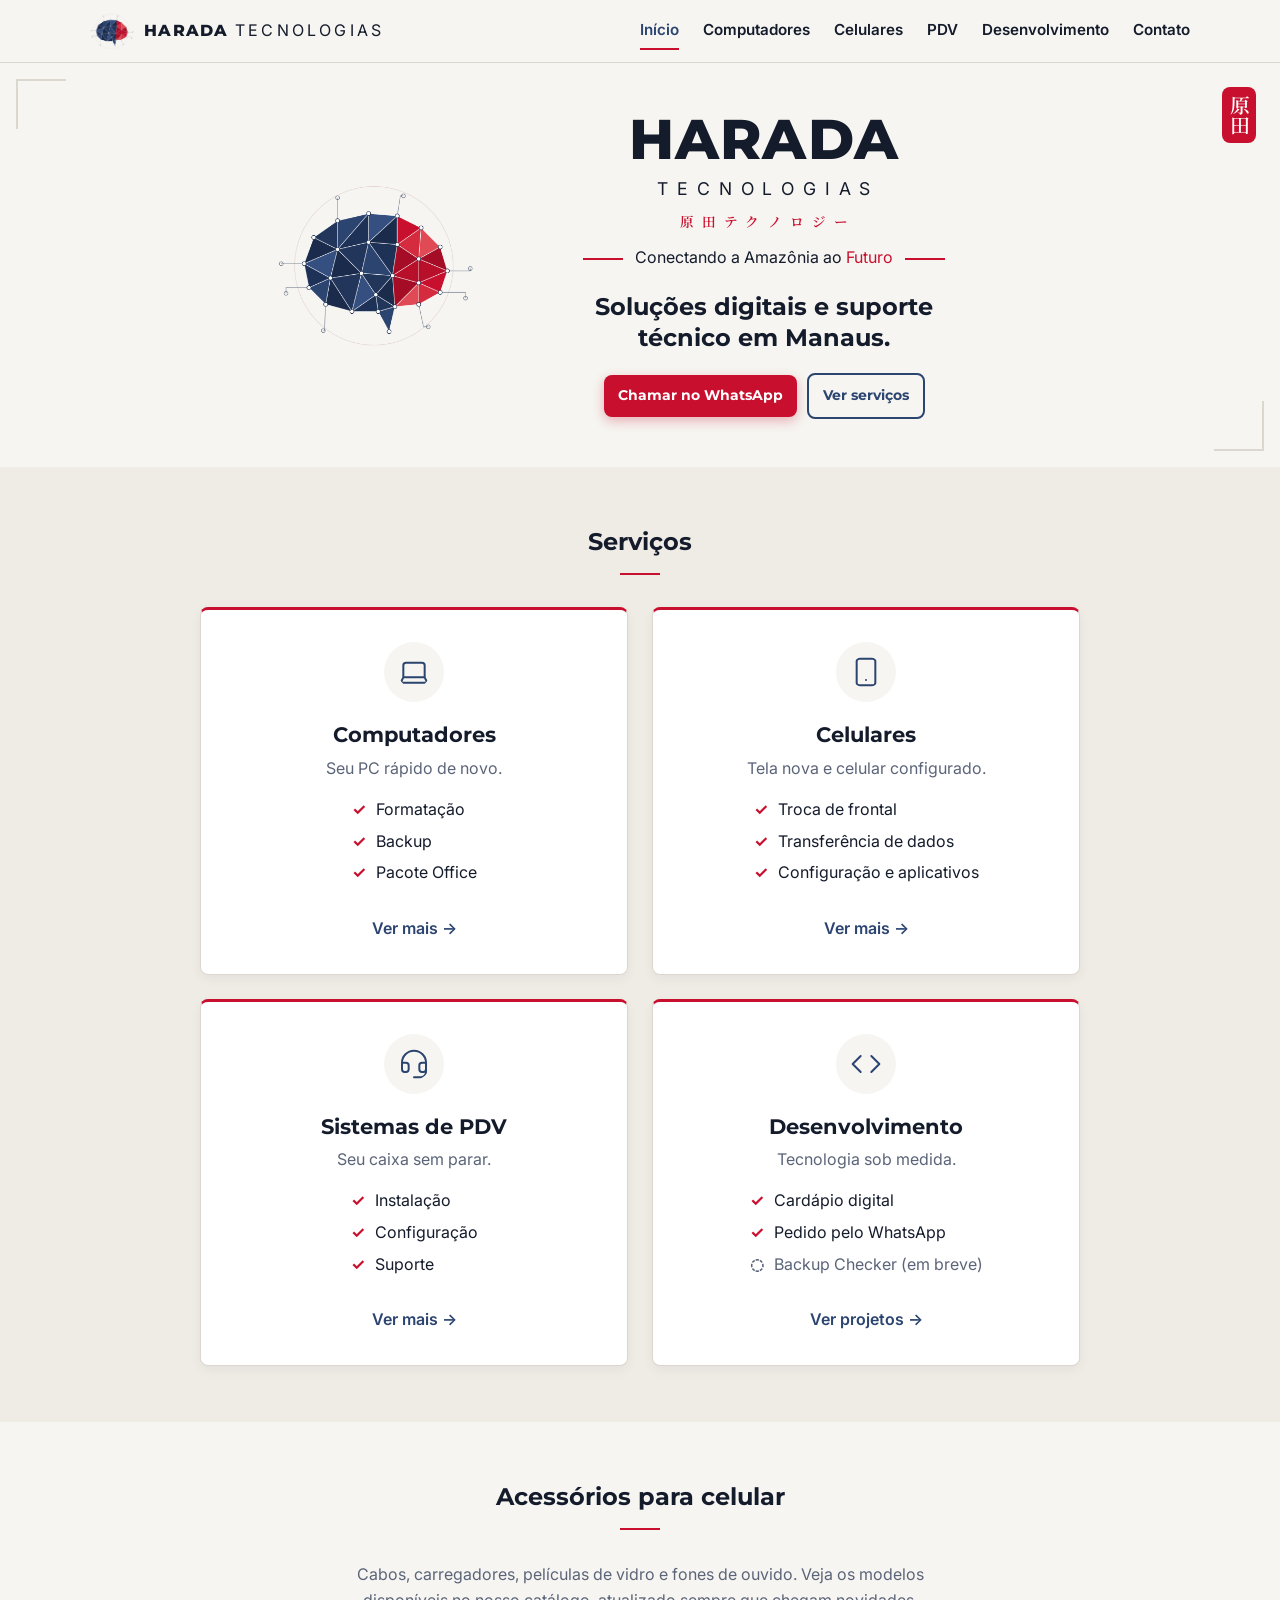
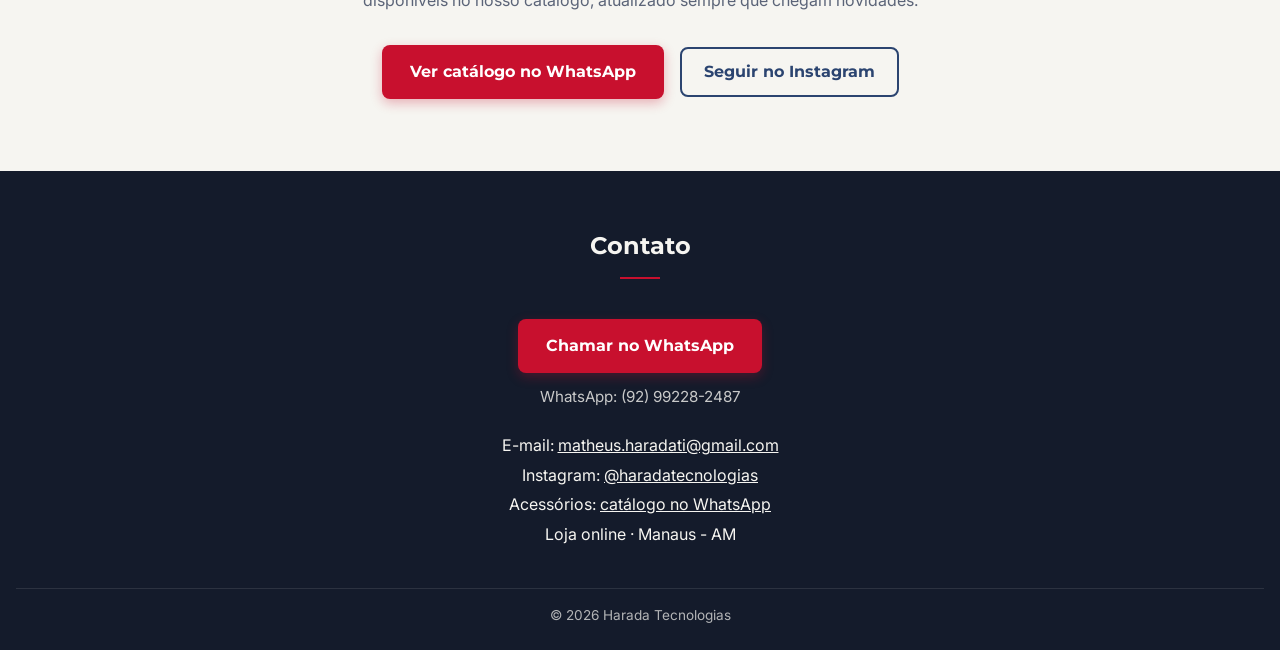
==== index.html @ 7266c667 "Domínio próprio: haradatecnologias.com.br" ====
<!DOCTYPE html>
<html lang="pt-BR">
<head>
    <meta charset="UTF-8">
    <meta name="viewport" content="width=device-width, initial-scale=1.0">
    <title>Harada Tecnologias | Suporte técnico e desenvolvimento em Manaus</title>
    <meta name="description" content="Suporte técnico para computadores, celulares e sistemas de PDV, e cardápios digitais em Manaus - AM. Fale com a gente pelo WhatsApp.">

    <!-- ícone da aba e da tela inicial do celular -->
    <link rel="icon" type="image/png" href="img/icone.png">
    <link rel="apple-touch-icon" href="img/icone.png">

    <!-- prévia ao compartilhar o link (WhatsApp, Instagram, Facebook...) -->
    <meta property="og:type" content="website">
    <meta property="og:locale" content="pt_BR">
    <meta property="og:site_name" content="Harada Tecnologias">
    <meta property="og:title" content="Harada Tecnologias">
    <meta property="og:description" content="Suporte técnico para computadores, celulares e sistemas de PDV, e cardápios digitais em Manaus - AM.">
    <meta property="og:url" content="https://haradatecnologias.com.br/">
    <meta property="og:image" content="https://haradatecnologias.com.br/img/previa.png">
    <meta property="og:image:width" content="1200">
    <meta property="og:image:height" content="630">
    <meta property="og:image:alt" content="Logo da Harada Tecnologias: cérebro em polígonos azul e vermelho e o slogan Conectando a Amazônia ao Futuro">
    <meta name="twitter:card" content="summary_large_image">
    <link rel="preconnect" href="https://fonts.googleapis.com">
    <link rel="preconnect" href="https://fonts.gstatic.com" crossorigin>
    <link href="https://fonts.googleapis.com/css2?family=Inter:wght@400;600&family=Montserrat:wght@600;700;800&display=swap" rel="stylesheet">
    <!-- fonte japonesa: baixa só os caracteres de 原田テクノロジー準備中支援開発 -->
    <link href="https://fonts.googleapis.com/css2?family=Noto+Serif+JP:wght@600&text=%E5%8E%9F%E7%94%B0%E3%83%86%E3%82%AF%E3%83%8E%E3%83%AD%E3%82%B8%E3%83%BC%E6%BA%96%E5%82%99%E4%B8%AD%E6%94%AF%E6%8F%B4%E9%96%8B%E7%99%BA&display=swap" rel="stylesheet">
    <!-- ?v=... obriga o navegador a baixar o CSS novo: mude o número sempre que alterar o style.css -->
    <link rel="stylesheet" href="style.css?v=0.13">
</head>
<body>
    <!-- TOPO (igual em todas as páginas; só muda o aria-current do link da página atual) -->
    <header class="topo">
        <a class="topo-marca" href="index.html">
            <img src="img/cerebro.png" alt="" width="760" height="630">
            <span>Harada <span class="topo-sub">Tecnologias</span></span>
        </a>
        <nav class="menu" aria-label="Menu principal">
            <ul>
                <li><a href="index.html" aria-current="page">Início</a></li>
                <li><a href="computadores.html">Computadores</a></li>
                <li><a href="celulares.html">Celulares</a></li>
                <li><a href="pdv.html">PDV</a></li>
                <li><a href="desenvolvimento.html">Desenvolvimento</a></li>
                <li><a href="#contato">Contato</a></li>
            </ul>
        </nav>
    </header>

    <main>
        <div class="hero">
            <div class="hanko" lang="ja" aria-hidden="true">原田</div>

            <img class="cerebro" src="img/cerebro.png" alt="" width="760" height="630">
            <div class="marca-texto">
                <!-- o nome é só visual; o h1 (o que o Google mais "lê") é a frase do que fazemos -->
                <p class="marca">
                    <span class="marca-nome">Harada</span>
                    <span class="marca-sub">Tecnologias</span>
                </p>
                <p class="marca-jp" lang="ja">原田テクノロジー</p>
                <p class="slogan">Conectando a Amazônia ao <span class="destaque">Futuro</span></p>
                <h1 class="chamada">Soluções digitais e suporte técnico em Manaus.</h1>
                <p class="botoes">
                    <a class="botao" href="https://wa.me/5592992282487?text=Ol%C3%A1!%20Vim%20pelo%20site%20e%20gostaria%20de%20um%20or%C3%A7amento." target="_blank" rel="noopener">Chamar no WhatsApp</a>
                    <a class="botao-secundario" href="#servicos">Ver serviços</a>
                </p>
            </div>
        </div>

        <section id="servicos" class="fundo-escuro">
            <h2>Serviços</h2>

            <!-- as "portas" do site: cada cartão inteiro é um link para a seção certa -->
            <div class="portas">
                <a class="porta" href="computadores.html">
                    <!-- ícone: notebook -->
                    <svg class="icone" viewBox="0 0 24 24" width="32" height="32" fill="none" stroke="currentColor" stroke-width="1.5" stroke-linecap="round" stroke-linejoin="round" aria-hidden="true">
                        <path d="M20 16V7a2 2 0 0 0-2-2H6a2 2 0 0 0-2 2v9m16 0H4m16 0 1.28 2.55a1 1 0 0 1-.9 1.45H3.62a1 1 0 0 1-.9-1.45L4 16"/>
                    </svg>
                    <h3>Computadores</h3>
                    <p>Seu PC rápido de novo.</p>
                    <ul class="checklist">
                        <li>Formatação</li>
                        <li>Backup</li>
                        <li>Pacote Office</li>
                    </ul>
                    <span class="porta-link">Ver mais →</span>
                </a>

                <a class="porta" href="celulares.html">
                    <!-- ícone: celular -->
                    <svg class="icone" viewBox="0 0 24 24" width="32" height="32" fill="none" stroke="currentColor" stroke-width="1.5" stroke-linecap="round" stroke-linejoin="round" aria-hidden="true">
                        <rect width="14" height="20" x="5" y="2" rx="2" ry="2"/>
                        <path d="M12 18h.01"/>
                    </svg>
                    <h3>Celulares</h3>
                    <p>Tela nova e celular configurado.</p>
                    <ul class="checklist">
                        <li>Troca de frontal</li>
                        <li>Transferência de dados</li>
                        <li>Configuração e aplicativos</li>
                    </ul>
                    <span class="porta-link">Ver mais →</span>
                </a>

                <a class="porta" href="pdv.html">
                    <!-- ícone: headset (suporte) -->
                    <svg class="icone" viewBox="0 0 24 24" width="32" height="32" fill="none" stroke="currentColor" stroke-width="1.5" stroke-linecap="round" stroke-linejoin="round" aria-hidden="true">
                        <path d="M3 11h3a2 2 0 0 1 2 2v3a2 2 0 0 1-2 2H5a2 2 0 0 1-2-2v-5Zm0 0a9 9 0 1 1 18 0m0 0v5a2 2 0 0 1-2 2h-1a2 2 0 0 1-2-2v-3a2 2 0 0 1 2-2h3Z"/>
                        <path d="M21 16v2a4 4 0 0 1-4 4h-5"/>
                    </svg>
                    <h3>Sistemas de PDV</h3>
                    <p>Seu caixa sem parar.</p>
                    <ul class="checklist">
                        <li>Instalação</li>
                        <li>Configuração</li>
                        <li>Suporte</li>
                    </ul>
                    <span class="porta-link">Ver mais →</span>
                </a>

                <a class="porta" href="desenvolvimento.html">
                    <!-- ícone: código < > -->
                    <svg class="icone" viewBox="0 0 24 24" width="32" height="32" fill="none" stroke="currentColor" stroke-width="1.5" stroke-linecap="round" stroke-linejoin="round" aria-hidden="true">
                        <path d="m16 18 6-6-6-6"/>
                        <path d="m8 6-6 6 6 6"/>
                    </svg>
                    <h3>Desenvolvimento</h3>
                    <p>Tecnologia sob medida.</p>
                    <ul class="checklist">
                        <li>Cardápio digital</li>
                        <li>Pedido pelo WhatsApp</li>
                        <li class="breve">Backup Checker (em breve)</li>
                    </ul>
                    <span class="porta-link">Ver projetos →</span>
                </a>
            </div>
        </section>

        <section id="acessorios" class="centro">
            <h2>Acessórios para celular</h2>
            <p class="intro">
                Cabos, carregadores, películas de vidro e fones de ouvido.
                Veja os modelos disponíveis no nosso catálogo, atualizado sempre que chegam novidades.
            </p>
            <p class="botoes">
                <a class="botao" href="https://wa.me/c/5592992282487" target="_blank" rel="noopener">Ver catálogo no WhatsApp</a>
                <a class="botao-secundario" href="https://www.instagram.com/haradatecnologias/" target="_blank" rel="noopener">Seguir no Instagram</a>
            </p>
        </section>
    </main>

    <!-- RODAPÉ COM CONTATO (igual em todas as páginas; o menu "Contato" leva para cá) -->
    <footer id="contato">
        <h2>Contato</h2>
        <a class="botao" href="https://wa.me/5592992282487?text=Ol%C3%A1!%20Vim%20pelo%20site%20e%20gostaria%20de%20um%20or%C3%A7amento." target="_blank" rel="noopener">
            Chamar no WhatsApp
        </a>
        <p class="contato-numero">WhatsApp: (92) 99228-2487</p>
        <ul class="contato-lista">
            <li>E-mail: <a href="mailto:matheus.haradati@gmail.com">matheus.haradati@gmail.com</a></li>
            <li>Instagram: <a href="https://www.instagram.com/haradatecnologias/" target="_blank" rel="noopener">@haradatecnologias</a></li>
            <li>Acessórios: <a href="https://wa.me/c/5592992282487" target="_blank" rel="noopener">catálogo no WhatsApp</a></li>
            <li>Loja online · Manaus - AM</li>
        </ul>
        <p class="copyright">&copy; 2026 Harada Tecnologias</p>
    </footer>
</body>
</html>
---- style.css ----
/* ===== Paleta e fontes (tiradas da identidade Harada) ===== */
:root {
    --washi: #F6F5F1;          /* 和紙 papel japonês: fundo */
    --washi-escuro: #EFECE6;   /* seções alternadas */
    --sumi: #141B2B;           /* 墨 tinta nanquim: texto e títulos */
    --ai: #2B4470;             /* 藍 índigo: cor principal */
    --aka: #C8102E;            /* 赤 vermelho: destaque e botão */
    --aka-escuro: #A50E25;     /* vermelho do botão com o mouse em cima */
    --branco: #FFFFFF;         /* fundo dos cartões */
    --texto-suave: #5B6478;    /* descrições */
    --linha: #DCD7CE;          /* bordas finas e cantoneiras */

    --fonte-titulo: "Montserrat", sans-serif;
    --fonte-texto: "Inter", sans-serif;
    --fonte-jp: "Noto Serif JP", serif;
}

/* ===== Base ===== */
html {
    scroll-behavior: smooth;   /* links como #contato rolam suave, em vez de "pular" */
}

body {
    margin: 0;
    font-family: var(--fonte-texto);
    color: var(--sumi);
    background-color: var(--washi);
    line-height: 1.6;
}

h1, h2 {
    font-family: var(--fonte-titulo);
}

a {
    color: var(--ai);
}

/* ===== Topo com menu (igual em todas as páginas) ===== */
.topo {
    display: flex;
    flex-wrap: wrap;                  /* no celular, o menu desce para a linha de baixo */
    align-items: center;
    justify-content: space-between;   /* marca na esquerda, menu na direita */
    gap: 8px 24px;
    /* o max() deixa no mínimo 16px nas laterais e centraliza o conteúdo em telas largas */
    padding: 12px max(16px, calc((100% - 1100px) / 2));
    background-color: var(--washi);   /* mesmo fundo do cerebro.png, para não aparecer um quadrado em volta */
    border-bottom: 1px solid var(--linha);
}

.topo-marca {
    display: flex;
    align-items: center;
    gap: 10px;
    color: var(--sumi);
    font-family: var(--fonte-titulo);
    font-weight: 800;
    font-size: 1rem;
    letter-spacing: 0.08em;
    text-transform: uppercase;
    text-decoration: none;
    white-space: nowrap;   /* "HARADA TECNOLOGIAS" nunca quebra em duas linhas */
}

.topo-marca img {
    width: 44px;
    height: auto;
}

.topo-sub {
    font-family: var(--fonte-texto);
    font-weight: 400;
    letter-spacing: 0.2em;
}

.menu ul {
    list-style: none;
    margin: 0;
    padding: 0;
    display: flex;
    flex-wrap: wrap;
    gap: 4px 24px;
}

.menu a {
    display: block;
    padding: 6px 0;
    color: var(--sumi);
    font-weight: 600;
    font-size: 0.95rem;
    text-decoration: none;
    border-bottom: 2px solid transparent;   /* reserva o espaço do tracinho, sem "pular" */
}

/* página atual (aria-current) e link com o mouse em cima: tracinho vermelho */
.menu a:hover,
.menu a[aria-current="page"] {
    color: var(--ai);
    border-bottom-color: var(--aka);
}

/* telas médias e celular: marca em cima e menu embaixo, centralizados
   (o menu tem 6 links e não cabe ao lado da marca abaixo de ~900px) */
@media (max-width: 900px) {
    .topo {
        flex-direction: column;
    }

    .menu ul {
        justify-content: center;
    }
}

/* celular: links do menu menores */
@media (max-width: 600px) {
    .menu ul {
        gap: 0 12px;
    }

    .menu a {
        font-size: 0.85rem;
    }
}

/* celulares bem estreitos (320px): nome e menu um pouco menores */
@media (max-width: 360px) {
    .topo-marca {
        font-size: 0.85rem;
    }

    .menu ul {
        gap: 0 10px;
    }

    .menu a {
        font-size: 0.78rem;
    }
}

/* ===== Abertura da página inicial (hero) ===== */
.hero {
    position: relative;   /* referência para o carimbo e as cantoneiras */
    text-align: center;
    padding: 32px 16px;
}

/* cantoneiras finas nos cantos, como no cartaz */
.hero::before,
.hero::after,
.titulo-pagina::before,
.titulo-pagina::after {
    content: "";
    position: absolute;
    width: 48px;
    height: 48px;
    border: 0 solid var(--linha);
}

.hero::before,
.titulo-pagina::before {
    top: 16px;
    left: 16px;
    border-top-width: 2px;
    border-left-width: 2px;
}

.hero::after,
.titulo-pagina::after {
    bottom: 16px;
    right: 16px;
    border-bottom-width: 2px;
    border-right-width: 2px;
}

/* carimbo 原田 (hanko) */
.hanko {
    position: absolute;
    top: 24px;
    right: 24px;
    writing-mode: vertical-rl;   /* texto na vertical, como na escrita japonesa */
    padding: 8px 6px;
    background-color: var(--aka);
    color: var(--branco);
    font-family: var(--fonte-jp);
    font-weight: 600;
    font-size: 1.25rem;
    line-height: 1.1;
    border-radius: 8px;
}

.cerebro {
    display: block;
    width: 100%;
    max-width: 104px;   /* celular: pequeno, para a frase e os botões caberem na 1ª tela */
    height: auto;       /* mantém a proporção */
    margin: 0 auto;
}

.marca {
    margin: 8px 0 0;
    font-family: var(--fonte-titulo);   /* agora é um <p>, então a fonte dos títulos vem daqui */
}

.marca span {
    display: block;   /* cada parte do nome em uma linha */
    text-transform: uppercase;
}

.marca-nome {
    font-weight: 800;
    font-size: clamp(2.4rem, 11vw, 3.5rem);   /* mínimo, ideal, máximo */
    line-height: 1;
    letter-spacing: 0.02em;
}

.marca-sub {
    margin-top: 8px;
    margin-right: -0.5em;   /* compensa o espaço depois da última letra */
    font-family: var(--fonte-texto);
    font-weight: 400;
    font-size: clamp(0.85rem, 3.6vw, 1.1rem);
    letter-spacing: 0.5em;
}

.marca-jp {
    margin: 8px -0.6em 0 0;
    font-size: 0.85rem;
    font-family: var(--fonte-jp);
    font-weight: 600;
    color: var(--aka);
    letter-spacing: 0.6em;
}

.slogan {
    margin: 12px 0 0;
    font-size: 1rem;
}

/* linhas vermelhas antes e depois do slogan */
.slogan::before,
.slogan::after {
    content: "";
    display: inline-block;
    width: 40px;
    height: 2px;
    margin: 0 12px;
    vertical-align: middle;
    background-color: var(--aka);
}

.destaque {
    color: var(--aka);
}

/* a frase principal (h1): diz o que fazemos */
.chamada {
    max-width: 30ch;   /* "ch" = largura de um caractere: quebra a frase em ~30 letras */
    margin: 20px auto 0;
    font-size: clamp(1.15rem, 4.6vw, 1.5rem);
    font-weight: 700;
    line-height: 1.3;
    text-wrap: balance;   /* divide a frase em linhas de tamanho parecido */
}

.hero .botoes {
    margin: 20px 0 0;
    gap: 10px;
}

/* botões da abertura um pouco menores, para os dois caberem lado a lado no celular */
.hero .botao,
.hero .botao-secundario {
    padding: 10px 14px;
    font-size: 0.85rem;
}

/* em telas estreitas (celular), slogan e traços menores para caber em uma linha */
@media (max-width: 480px) {
    .slogan {
        font-size: 0.85rem;
    }

    .slogan::before,
    .slogan::after {
        width: 20px;
        margin: 0 8px;
    }
}

/* celulares bem estreitos (320px): slogan ainda menor. Precisa vir DEPOIS do bloco
   de 480px: com o mesmo peso, a regra que está mais abaixo no arquivo vence */
@media (max-width: 360px) {
    .slogan {
        font-size: 0.8rem;
    }

    .slogan::before,
    .slogan::after {
        width: 12px;
        margin: 0 6px;
    }
}

/* em telas largas (computador): cérebro ao lado do nome, como na prévia do WhatsApp.
   Em telas menores fica empilhado. */
@media (min-width: 768px) {
    .hero {
        display: flex;              /* filhos lado a lado */
        align-items: center;        /* centralizados na vertical */
        justify-content: center;    /* e na horizontal */
        gap: 48px;                  /* espaço entre o cérebro e os textos */
        padding: 48px 32px;
    }

    .cerebro {
        width: 200px;
        max-width: 200px;
        margin: 0;
    }

    .marca {
        margin-top: 0;
    }
}

/* ===== Título das páginas internas (Computadores, Celulares, PDV, Desenvolvimento) ===== */
.titulo-pagina {
    position: relative;   /* referência para as cantoneiras */
    text-align: center;
    padding: 56px 16px 48px;
}

/* 支援 / 開発 em vermelho, acima do título */
.titulo-jp {
    margin: 0 -0.4em 8px 0;
    font-family: var(--fonte-jp);
    font-weight: 600;
    color: var(--aka);
    letter-spacing: 0.4em;
}

.titulo-pagina h1 {
    margin: 0;
    font-size: clamp(1.8rem, 7vw, 2.8rem);
    line-height: 1.2;
}

.titulo-pagina > p:last-of-type {
    max-width: 560px;
    margin: 12px auto 0;
    color: var(--texto-suave);
}

/* abas: atalhos para as seções da página */
.abas {
    display: flex;
    flex-wrap: wrap;
    justify-content: center;
    gap: 8px;
    margin-top: 24px;
}

.abas a {
    padding: 6px 16px;
    color: var(--ai);
    font-weight: 600;
    font-size: 0.9rem;
    text-decoration: none;
    background-color: var(--branco);
    border: 1px solid var(--linha);
    border-radius: 999px;   /* formato de pílula */
    transition: border-color 0.2s, color 0.2s;
}

.abas a:hover {
    color: var(--aka);
    border-color: var(--aka);
}

/* ===== Seções ===== */
section {
    padding: 56px 16px;
}

/* seções com papel um pouco mais escuro (alternando com as claras) */
.fundo-escuro {
    background-color: var(--washi-escuro);
}

/* seções com o texto centralizado */
.centro {
    text-align: center;
}

/* o conteúdo de cada seção fica centralizado e com largura máxima */
section > * {
    max-width: 960px;
    margin-left: auto;
    margin-right: auto;
}

section h2,
footer h2 {
    text-align: center;
    margin-top: 0;
    margin-bottom: 32px;
}

/* tracinho vermelho embaixo de cada título */
section h2::after,
footer h2::after {
    content: "";
    display: block;
    width: 40px;
    height: 2px;
    margin: 12px auto 0;
    background-color: var(--aka);
}

.intro {
    max-width: 640px;
    margin-bottom: 32px;
    color: var(--texto-suave);
}

.acao {
    margin-top: 40px;
    text-align: center;   /* o botão fica no meio, mesmo em seções alinhadas à esquerda */
}

/* ===== Portas da página inicial (um cartão para cada página de serviço) ===== */
.portas {
    display: grid;
    grid-template-columns: 1fr;   /* celular: uma embaixo da outra */
    gap: 24px;
    max-width: 880px;
}

@media (min-width: 720px) {
    .portas {
        grid-template-columns: 1fr 1fr;   /* computador: lado a lado */
    }
}

/* o cartão inteiro é um link */
.porta {
    display: flex;
    flex-direction: column;   /* ícone, título, frase, lista e link um embaixo do outro */
    padding: 32px 24px;
    text-align: center;
    color: var(--sumi);
    text-decoration: none;
    background-color: var(--branco);
    border: 1px solid var(--linha);
    border-top: 3px solid var(--aka);
    border-radius: 8px;
    box-shadow: 0 4px 12px rgba(20, 27, 43, 0.05);
    transition: transform 0.2s, box-shadow 0.2s;
}

.porta:hover {
    transform: translateY(-4px);
    box-shadow: 0 8px 20px rgba(20, 27, 43, 0.10);
}

.porta h3 {
    margin: 0 0 4px;
    font-family: var(--fonte-titulo);
    font-size: 1.3rem;
}

.porta p {
    margin: 0 0 16px;
    color: var(--texto-suave);
}

/* lista com ✓: o bloco fica no centro do cartão, mas o texto alinhado à esquerda */
.checklist {
    list-style: none;
    width: fit-content;   /* a lista ocupa só a largura do item mais comprido */
    margin: 0 auto 24px;
    padding: 0;
    text-align: left;
}

.checklist li {
    margin-bottom: 6px;
}

.checklist li::before {
    content: "✓";
    margin-right: 10px;
    color: var(--aka);
    font-weight: 700;
}

/* item que ainda não existe: círculo vazio e texto mais apagado */
.checklist .breve {
    color: var(--texto-suave);
}

.checklist .breve::before {
    content: "◌";
    color: var(--texto-suave);
}

/* margin-top: auto empurra o link para o fundo: todos ficam alinhados */
.porta-link {
    margin-top: auto;
    color: var(--ai);
    font-weight: 600;
}

/* ===== Cartões (serviços e benefícios) ===== */
.cartoes {
    list-style: none;   /* tira as bolinhas da lista */
    padding: 0;
    display: grid;
    grid-template-columns: 1fr;   /* celular: 1 coluna */
    gap: 16px;
}

/* colunas definidas por largura de tela, para nunca sobrar um cartão sozinho */
@media (min-width: 720px) {
    .cartoes {
        grid-template-columns: repeat(3, 1fr);   /* listas de 3: 3 colunas */
    }
}

/* listas de 2 (celulares): 2 colunas, mais estreitas e centralizadas */
@media (min-width: 480px) {
    .cartoes-2 {
        grid-template-columns: repeat(2, 1fr);
        max-width: 680px;
    }
}

/* ">" = só os filhos diretos (os cartões) */
.cartoes > li {
    background-color: var(--branco);
    border: 1px solid var(--linha);
    border-top: 3px solid var(--ai);
    border-radius: 8px;
    padding: 24px 16px;
    text-align: center;
    font-weight: 600;
    box-shadow: 0 4px 12px rgba(20, 27, 43, 0.05);
    transition: transform 0.2s, box-shadow 0.2s;
}

.cartoes > li:hover {
    transform: translateY(-4px);   /* o cartão "sobe" um pouquinho */
    box-shadow: 0 8px 20px rgba(20, 27, 43, 0.10);
}

/* ícone redondo dos cartões de serviço e das portas */
.icone {
    display: block;
    box-sizing: content-box;   /* o padding fica em volta dos 32px do ícone */
    margin: 0 auto 16px;
    padding: 14px;
    color: var(--ai);          /* o ícone usa esta cor (stroke="currentColor") */
    background-color: var(--washi);
    border-radius: 50%;        /* fundo redondo */
}

.cartoes h3 {
    margin: 0 0 8px;
    font-family: var(--fonte-titulo);
    font-size: 1rem;
}

.cartoes p {
    margin: 0;
    font-weight: 400;
    font-size: 0.9rem;
    color: var(--texto-suave);
}

/* ===== Botões lado a lado (catálogo e Instagram) ===== */
.botoes {
    display: flex;
    flex-wrap: wrap;
    justify-content: center;
    align-items: center;
    gap: 16px;
}

/* ===== Portfólio (página Desenvolvimento) ===== */
#cardapios h3 {
    margin-top: 48px;
    margin-bottom: 24px;
    font-family: var(--fonte-titulo);
}

/* outros projetos do portfólio (abaixo do destaque): cartões de até 300px, centralizados */
.portfolio {
    display: grid;
    grid-template-columns: repeat(auto-fit, minmax(240px, 300px));
    justify-content: center;
    gap: 24px;
    margin-top: 24px;
}

.projeto {
    background-color: var(--branco);
    border: 1px solid var(--linha);
    border-radius: 8px;
    overflow: hidden;   /* a imagem respeita os cantos arredondados */
    box-shadow: 0 4px 12px rgba(20, 27, 43, 0.05);
}

/* imagem (ou espaço vazio) sempre no formato 4:3, sem distorcer */
.projeto img,
.projeto-vazio {
    display: block;
    width: 100%;
    height: auto;
    aspect-ratio: 4 / 3;
    object-fit: cover;
}

.projeto-info {
    padding: 16px 20px 24px;
}

.projeto-info h3,
.projeto-info h4 {
    margin: 0 0 8px;
    font-family: var(--fonte-titulo);
}

.projeto-info p {
    margin: 0 0 12px;
    color: var(--texto-suave);
    font-size: 0.95rem;
}

.projeto-info a {
    font-weight: 600;
    text-decoration: none;
}

/* ===== Projeto em destaque (carro-chefe do portfólio) ===== */
.projeto-destaque {
    max-width: 880px;
    margin: 0 auto;
    border-top: 3px solid var(--aka);
    box-shadow: 0 8px 24px rgba(20, 27, 43, 0.08);
}

.projeto-destaque .projeto-info {
    padding: 24px;
}

.projeto-destaque h4 {
    font-size: 1.4rem;
}

.projeto-destaque .projeto-info p {
    margin-bottom: 20px;
    font-size: 1rem;
}

/* no computador: imagem de um lado, textos do outro */
@media (min-width: 768px) {
    .projeto-destaque {
        display: grid;
        grid-template-columns: 1fr 1fr;   /* duas colunas iguais */
        align-items: center;              /* textos centralizados na vertical */
        text-align: left;
    }

    .projeto-destaque .projeto-info {
        padding: 32px 40px;
    }
}

/* cartão "Em breve": borda tracejada e 準備中 (em preparação) na vertical */
.em-breve {
    background-color: transparent;
    border-style: dashed;
    box-shadow: none;
}

.projeto-vazio {
    display: flex;
    align-items: center;
    justify-content: center;
    border-bottom: 1px dashed var(--linha);
}

.projeto-vazio span {
    writing-mode: vertical-rl;   /* 準備中 na vertical */
    font-family: var(--fonte-jp);
    font-weight: 600;
    font-size: 2rem;
    letter-spacing: 0.3em;
    color: var(--linha);
}

/* etiqueta vermelha pequena ("Em breve") */
.etiqueta {
    display: inline-block;
    margin-bottom: 8px;
    padding: 2px 10px;
    color: var(--aka);
    font-size: 0.75rem;
    font-weight: 600;
    letter-spacing: 0.08em;
    text-transform: uppercase;
    border: 1px solid var(--aka);
    border-radius: 999px;
}

/* ===== Botões ===== */
/* botão principal (vermelho): a ação mais importante da seção */
.botao {
    display: inline-block;
    margin-top: 8px;
    padding: 14px 28px;
    background-color: var(--aka);
    color: var(--branco);
    font-family: var(--fonte-titulo);
    font-weight: 700;
    text-decoration: none;   /* tira o sublinhado do link */
    border-radius: 8px;      /* cantos como os do carimbo */
    box-shadow: 0 4px 12px rgba(200, 16, 46, 0.30);
    transition: transform 0.2s, box-shadow 0.2s, background-color 0.2s;
}

.botao:hover {
    background-color: var(--aka-escuro);
    transform: translateY(-2px);
    box-shadow: 0 8px 20px rgba(200, 16, 46, 0.40);
}

/* botão "contornado": chama atenção sem competir com o botão vermelho principal */
.botao-secundario {
    display: inline-block;
    padding: 10px 22px;
    color: var(--ai);
    font-family: var(--fonte-titulo);
    font-weight: 700;
    text-decoration: none;
    border: 2px solid var(--ai);
    border-radius: 8px;
    transition: background-color 0.2s, color 0.2s;
}

.botao-secundario:hover {
    background-color: var(--ai);
    color: var(--branco);
}

/* dentro de .botoes, o margin-top do .botao desalinharia os dois botões */
.botoes .botao {
    margin-top: 0;
}

/* ===== Rodapé com contato ===== */
footer {
    background-color: var(--sumi);
    color: var(--washi);
    text-align: center;
    padding: 56px 16px 24px;
}

/* links claros sobre o fundo escuro (menos o botão, que já tem cor) */
footer a:not(.botao) {
    color: var(--washi);
}

/* número logo abaixo do botão (proximidade) e um respiro antes do resto */
.contato-numero {
    margin: 12px 0 24px;
    font-size: 0.95rem;
    opacity: 0.8;
}

.contato-lista {
    list-style: none;
    margin: 0;
    padding: 0;
}

.contato-lista li {
    margin-bottom: 4px;
}

.copyright {
    margin: 40px 0 0;
    padding-top: 16px;
    border-top: 1px solid rgba(246, 245, 241, 0.15);
    font-size: 0.85rem;
    opacity: 0.7;
}
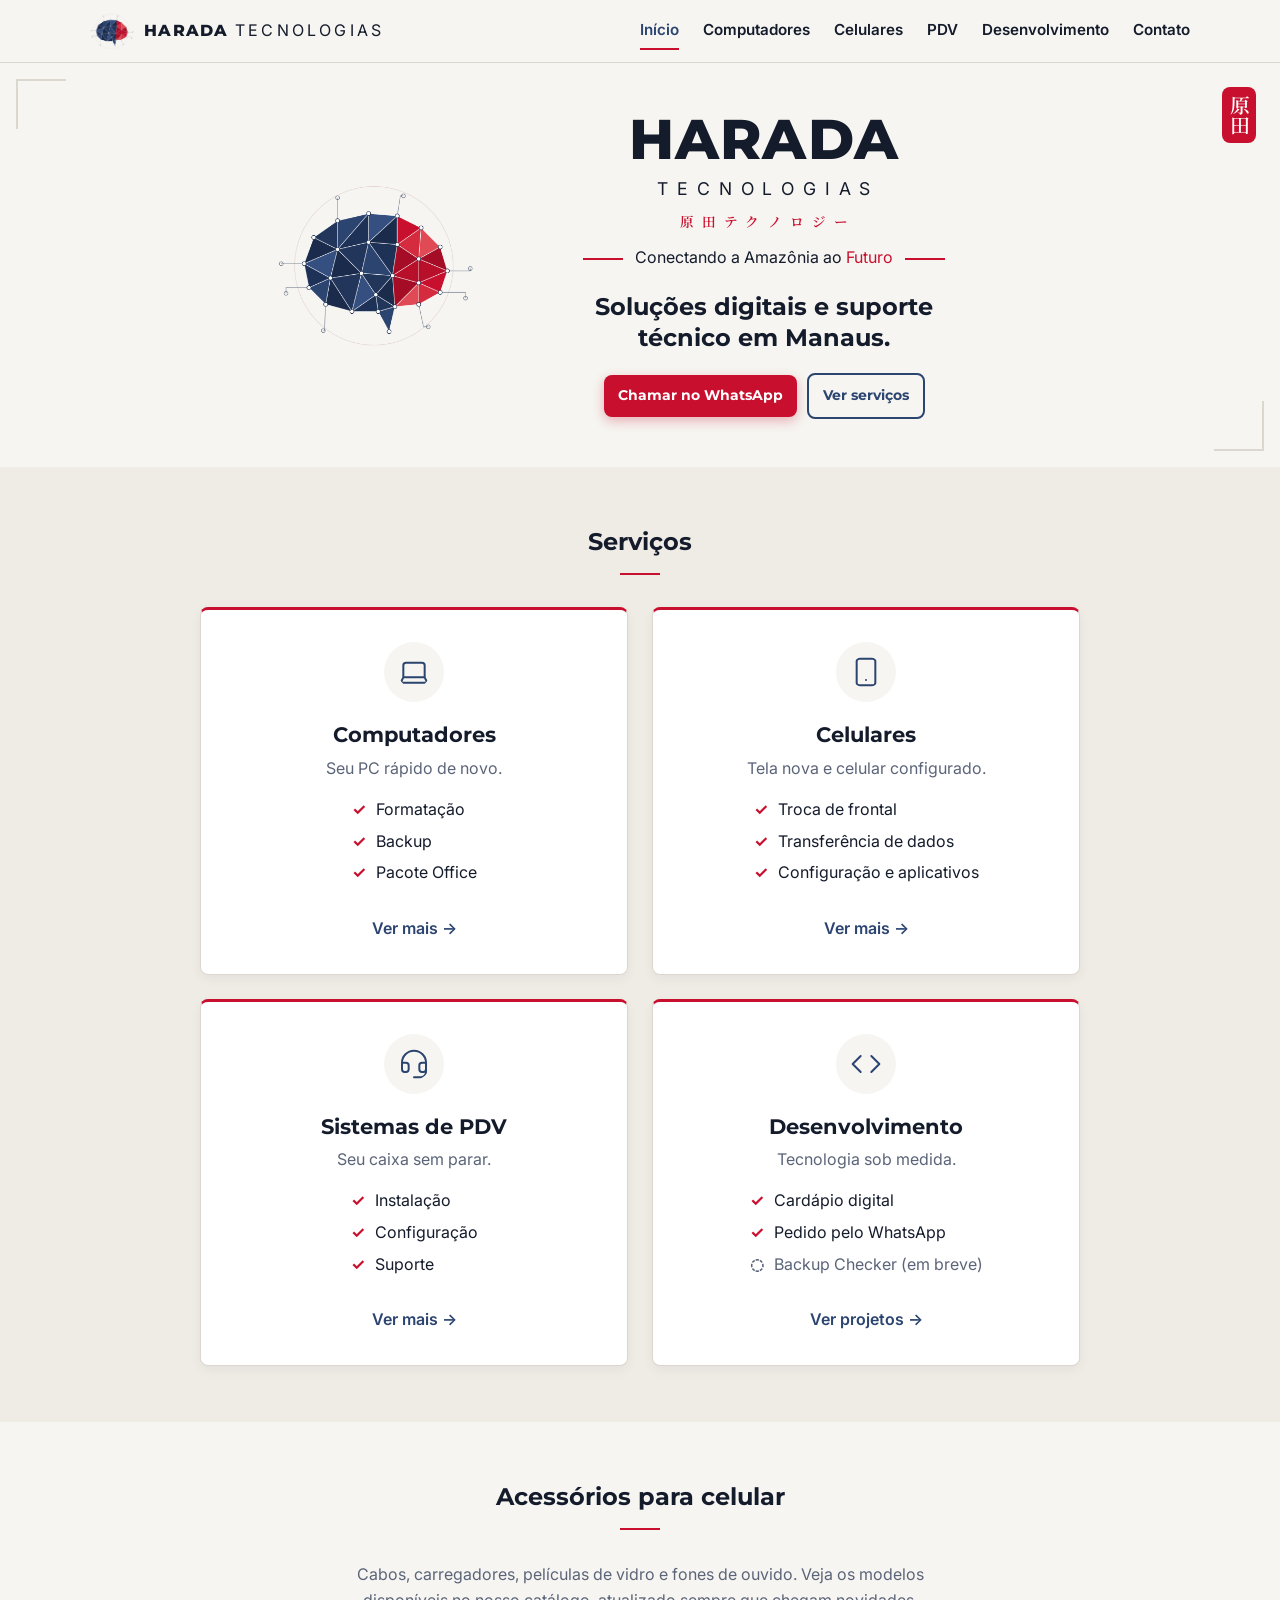
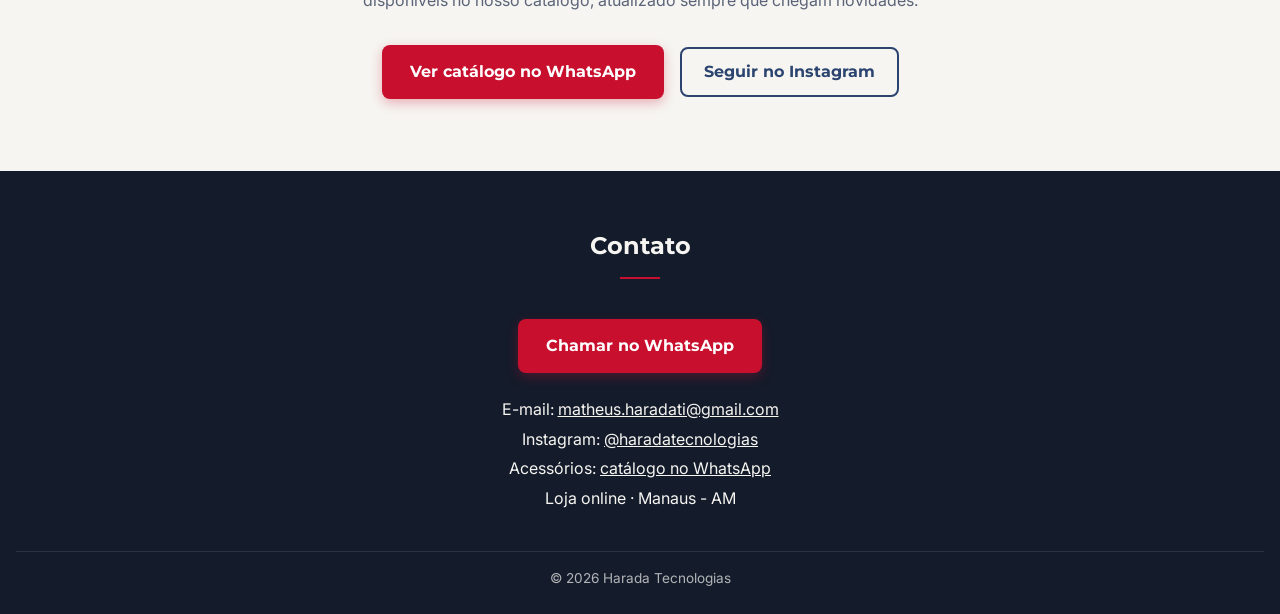
==== commit 1c366443: "Remove o número do WhatsApp do rodapé" ====
--- a/index.html
+++ b/index.html
@@ -28,7 +28,7 @@
     <!-- fonte japonesa: baixa só os caracteres de 原田テクノロジー準備中支援開発 -->
     <link href="https://fonts.googleapis.com/css2?family=Noto+Serif+JP:wght@600&text=%E5%8E%9F%E7%94%B0%E3%83%86%E3%82%AF%E3%83%8E%E3%83%AD%E3%82%B8%E3%83%BC%E6%BA%96%E5%82%99%E4%B8%AD%E6%94%AF%E6%8F%B4%E9%96%8B%E7%99%BA&display=swap" rel="stylesheet">
     <!-- ?v=... obriga o navegador a baixar o CSS novo: mude o número sempre que alterar o style.css -->
-    <link rel="stylesheet" href="style.css?v=0.13">
+    <link rel="stylesheet" href="style.css?v=0.14">
 </head>
 <body>
     <!-- TOPO (igual em todas as páginas; só muda o aria-current do link da página atual) -->
@@ -159,7 +159,6 @@
         <a class="botao" href="https://wa.me/5592992282487?text=Ol%C3%A1!%20Vim%20pelo%20site%20e%20gostaria%20de%20um%20or%C3%A7amento." target="_blank" rel="noopener">
             Chamar no WhatsApp
         </a>
-        <p class="contato-numero">WhatsApp: (92) 99228-2487</p>
         <ul class="contato-lista">
             <li>E-mail: <a href="mailto:matheus.haradati@gmail.com">matheus.haradati@gmail.com</a></li>
             <li>Instagram: <a href="https://www.instagram.com/haradatecnologias/" target="_blank" rel="noopener">@haradatecnologias</a></li>
--- a/style.css
+++ b/style.css
@@ -772,16 +772,10 @@
     color: var(--washi);
 }
 
-/* número logo abaixo do botão (proximidade) e um respiro antes do resto */
-.contato-numero {
-    margin: 12px 0 24px;
-    font-size: 0.95rem;
-    opacity: 0.8;
-}
-
+/* margem de cima = respiro entre o botão e a lista */
 .contato-lista {
     list-style: none;
-    margin: 0;
+    margin: 24px 0 0;
     padding: 0;
 }
 
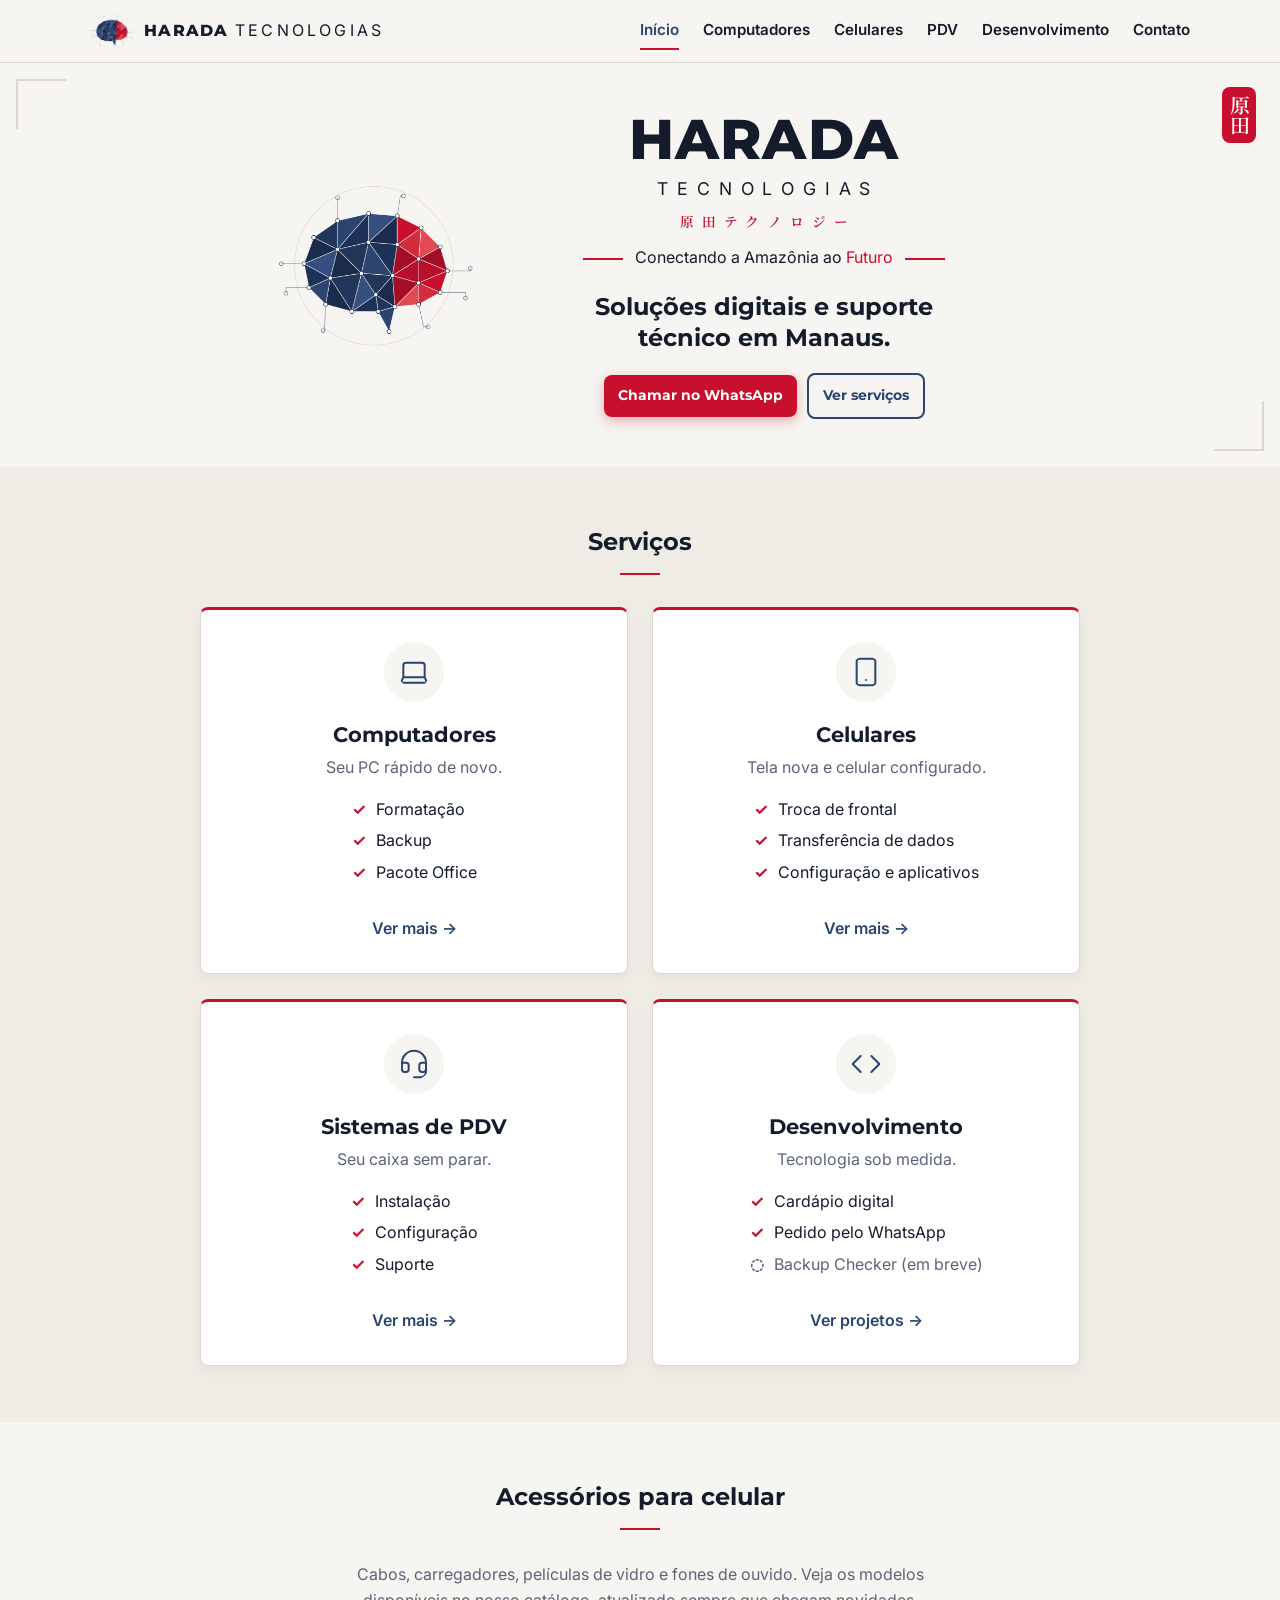
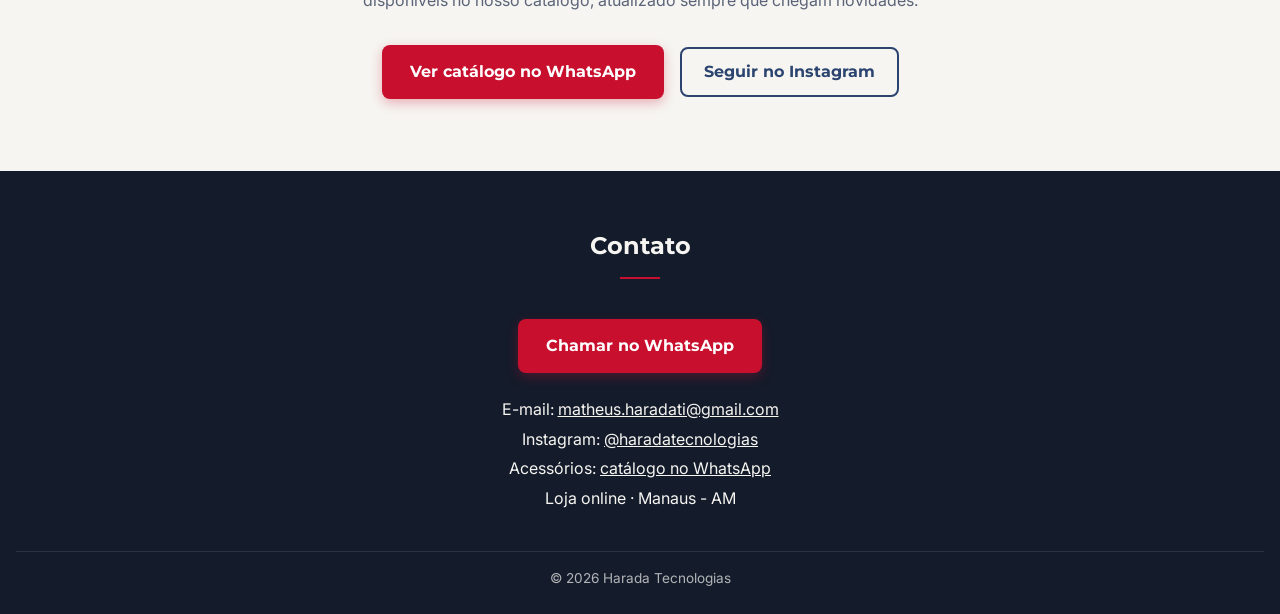
==== commit 356c2e63: "Efeito 3D nos cartões (nível 1)" ====
--- a/index.html
+++ b/index.html
@@ -28,7 +28,9 @@
     <!-- fonte japonesa: baixa só os caracteres de 原田テクノロジー準備中支援開発 -->
     <link href="https://fonts.googleapis.com/css2?family=Noto+Serif+JP:wght@600&text=%E5%8E%9F%E7%94%B0%E3%83%86%E3%82%AF%E3%83%8E%E3%83%AD%E3%82%B8%E3%83%BC%E6%BA%96%E5%82%99%E4%B8%AD%E6%94%AF%E6%8F%B4%E9%96%8B%E7%99%BA&display=swap" rel="stylesheet">
     <!-- ?v=... obriga o navegador a baixar o CSS novo: mude o número sempre que alterar o style.css -->
-    <link rel="stylesheet" href="style.css?v=0.14">
+    <link rel="stylesheet" href="style.css?v=0.16">
+    <!-- defer: o script roda depois que o HTML todo carregou -->
+    <script src="efeito-3d.js?v=0.16" defer></script>
 </head>
 <body>
     <!-- TOPO (igual em todas as páginas; só muda o aria-current do link da página atual) -->
--- a/style.css
+++ b/style.css
@@ -714,6 +714,96 @@
     border-radius: 999px;
 }
 
+/* ===== Planos de suporte (pdv.html) ===== */
+.planos {
+    display: grid;
+    grid-template-columns: 1fr;   /* celular: um embaixo do outro */
+    gap: 24px;
+    max-width: 760px;
+}
+
+@media (min-width: 720px) {
+    .planos {
+        grid-template-columns: 1fr 1fr;   /* computador: lado a lado */
+    }
+}
+
+.plano {
+    display: flex;
+    flex-direction: column;
+    padding: 32px 24px;
+    background-color: var(--branco);
+    border: 1px solid var(--linha);
+    border-top: 3px solid var(--ai);
+    border-radius: 8px;
+    box-shadow: 0 4px 12px rgba(20, 27, 43, 0.05);
+}
+
+/* o plano mais completo ganha a borda vermelha */
+.plano-destaque {
+    border-top-color: var(--aka);
+}
+
+.plano .etiqueta {
+    align-self: center;   /* no flex, sem isso a etiqueta esticaria na largura toda */
+}
+
+.plano h3 {
+    margin: 0 0 4px;
+    font-family: var(--fonte-titulo);
+    font-size: 1.3rem;
+}
+
+.plano-dias {
+    margin: 0 0 20px;
+    color: var(--texto-suave);
+}
+
+.plano .checklist {
+    margin-bottom: 0;
+}
+
+/* suporte avulso: faixa abaixo dos planos (alternativa sem mensalidade) */
+.avulso {
+    display: flex;
+    flex-direction: column;   /* celular: texto em cima, botão embaixo */
+    align-items: center;
+    gap: 20px;
+    max-width: 760px;
+    margin-top: 48px;
+    padding: 28px 24px;
+    background-color: var(--branco);
+    border: 1px solid var(--linha);
+    border-radius: 8px;
+}
+
+@media (min-width: 720px) {
+    .avulso {
+        flex-direction: row;   /* computador: texto à esquerda, botão à direita */
+        text-align: left;
+    }
+}
+
+.avulso h3 {
+    margin: 0 0 6px;
+    font-family: var(--fonte-titulo);
+    font-size: 1.15rem;
+}
+
+.avulso p {
+    margin: 0;
+    font-size: 0.95rem;
+    color: var(--texto-suave);
+}
+
+.avulso .etiqueta {
+    margin-bottom: 8px;
+}
+
+.avulso .botao-secundario {
+    flex-shrink: 0;   /* o botão não "encolhe" nem quebra o texto em duas linhas */
+}
+
 /* ===== Botões ===== */
 /* botão principal (vermelho): a ação mais importante da seção */
 .botao {
@@ -790,3 +880,44 @@
     font-size: 0.85rem;
     opacity: 0.7;
 }
+
+/* ===== Efeito 3D (nível 1) =====
+   A classe .efeito-3d é colocada pelo efeito-3d.js (só com mouse e sem "reduzir movimento").
+   O JS muda --rx e --ry (ângulos) e --brilho-x/y (posição do brilho).
+   Fica no FIM do arquivo de propósito: com a mesma especificidade de .porta:hover,
+   a regra que vem por último vence. */
+.efeito-3d,
+.efeito-3d:hover {
+    position: relative;   /* referência para o brilho (::after) */
+    /* perspective = distância do "olho" até o cartão: quanto menor, mais forte o 3D */
+    transform: perspective(900px) rotateX(var(--rx, 0deg)) rotateY(var(--ry, 0deg))
+               translateY(var(--sobe, 0px));
+    transition: transform 0.5s ease-out, box-shadow 0.3s;   /* volta suave ao sair */
+}
+
+.efeito-3d:hover {
+    --sobe: -4px;   /* continua "subindo" um pouco, como antes */
+    box-shadow: 0 16px 32px rgba(20, 27, 43, 0.14);
+}
+
+/* enquanto o mouse se mexe, a resposta é quase imediata */
+.efeito-3d.inclinando {
+    transition: transform 0.1s linear, box-shadow 0.3s;
+}
+
+/* brilho de luz que acompanha o mouse */
+.efeito-3d::after {
+    content: "";
+    position: absolute;
+    inset: 0;                   /* cobre o cartão inteiro (top/right/bottom/left = 0) */
+    border-radius: inherit;     /* mesmos cantos arredondados do cartão */
+    background: radial-gradient(circle at var(--brilho-x, 50%) var(--brilho-y, 50%),
+                rgba(255, 255, 255, 0.45), transparent 60%);
+    opacity: 0;
+    pointer-events: none;       /* o brilho não "rouba" o clique do link */
+    transition: opacity 0.3s;
+}
+
+.efeito-3d:hover::after {
+    opacity: 1;
+}
